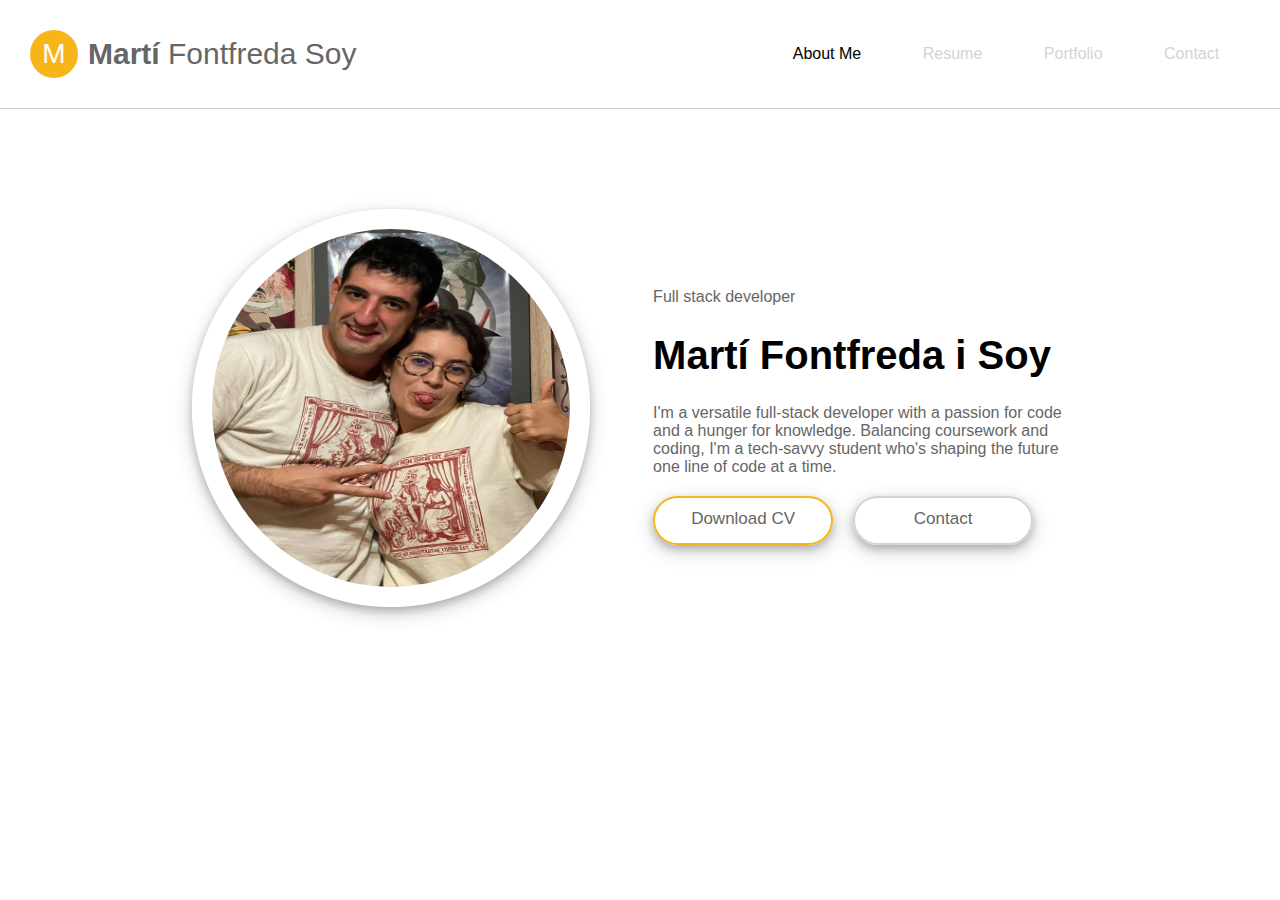
==== about_me.html @ 75ded4fb "Added all files" ====
<!DOCTYPE html>
<html>

<head>
    <title>Martí Fontfreda i Soy</title>
    <link rel="preconnect" href="https://fonts.googleapis.com">
    <link rel="preconnect" href="https://fonts.gstatic.com" crossorigin>
    <link href="https://fonts.googleapis.com/css2?family=Roboto&display=swap" rel="stylesheet">
    <link rel="stylesheet" type="text/css" href="stylesheet.css">
</head>

<body>
    <header>
        <div class="text-logo">
            <div class="logo-symbol">M</div>
            <p class="logo-text"><b>Martí</b> Fontfreda Soy</p>
        </div>
        <nav>
            <a href="/about_me.html" class="menu-button" style="color: black;">About Me</a>
            <a href="/resume.html" class="menu-button">Resume</a>
            <a href="/portfolio.html" class="menu-button">Portfolio</a>
            <a href="/contact.html" class="menu-button">Contact</a>
        </nav>
    </header>

    <main>
        <div class="avatar-info">
            <img src="media/avatar.jpeg" alt="Avatar" class="avatar">
            <div class="info">
                <p>Full stack developer</p>
                <h1>Martí Fontfreda i Soy</h1>
                <p>
                    I'm a versatile full-stack developer with a passion for code and a hunger for knowledge. Balancing coursework and coding, I'm a tech-savvy student who's shaping the future one line of code at a time.
                </p>    
                    <div class="buttons">
                    <a href="https://themeforest.net/item/leven-vcard-wordpress-theme/25289671" target="_blank" class="btn btn-cv">Download CV</a>
                    <a href="/contact.html" class="btn btn-contact">Contact</a>      
                </div>
                </div>
        </div>
    </main>

</body>

</html>
---- stylesheet.css ----
:root {
  --main-color: #f7b519;
}

body {
  font-family: Arial, Helvetica, sans-serif;
  color: #666666;
  margin: 0;
  padding: 0;
}

header {
  display: flex;
  flex-direction: row;
  padding: 30px;
  justify-content: space-between;
  background-color: #fff;
  border-bottom: 1px solid #ccc;
}

nav {
  display: flex;
  flex-direction: row;
  width: 40%;
  justify-content: space-around;
  align-items: center;
}

.text-logo {
  display: flex;
  flex-direction: row;
  align-items: center;
}

.logo-symbol {
  border-radius: 50%;
  width: 32px;
  height: 32px;
  padding: 8px;
  background: var(--main-color);
  text-align: center;
  font: 28px Poppins, sans-serif;
  color: white;
}

.logo-text {
  padding-left: 10px;
  font-size: 30px;
  margin: 0;
}

.menu-button {
  color: lightgray;
  text-decoration: none;
}

/* main
  
     about me */

main {
  display: flex;
  flex-direction: column;
  justify-content: center;
  align-items: center;
  padding-bottom: 20px;
}

h1 {
  font-size: 40px;
  color: black;
}

.avatar-info {
  display: flex;
  flex-direction: row;
  width: 70%;
  align-items: center;
  margin-top: 100px;
}

.avatar {
  vertical-align: middle;
  width: 40%;
  aspect-ratio: 1;
  border-radius: 50%;
  border: 20px solid white;
  box-shadow: 0 4px 8px 0 rgba(0, 0, 0, 0.2), 0 6px 20px 0 rgba(0, 0, 0, 0.19);
}

.info {
  margin-left: 7%;
}

.buttons {
  display: flex;
  flex-direction: row;
  margin-top: 20px;
}

.btn {
  display: inline-block;
  width: 8em;
  height: 2.6em;
  line-height: 2.5em;
  z-index: 1;
  font-size: 17px;
  border-radius: 25px;
  font-weight: 500;
  color: #666666;
  text-decoration: none;
  text-align: center;
  box-shadow: 0 4px 8px 0 rgba(0, 0, 0, 0.2), 0 6px 20px 0 rgba(0, 0, 0, 0.19);
  padding: 0 20px 0 20px;
}

.btn-cv {
  border: 2px solid var(--main-color);
}

.btn-contact {
  border: 2px solid lightgray;
  margin-left: 20px;
}

/* Resume page */

.div-title {
  background-color: #fcfcfc;
  border-top: 2px solid #f2f2f2;
  border-bottom: 2px solid #f2f2f2;
  padding: 40px 45px;
  width: 100%;
  height: 10%;
}

.div-title h1 {
  padding-left: 50px;
}

.cards {
  display: flex;
  flex-direction: row;
  width: 100%;
  justify-content: space-around;
  margin-left: 100px;
}

.card-info {
  display: flex;
  flex-direction: row;
  align-items: center;
}

.year {
  border: 3px solid var(--main-color);
  border-radius: 30px;
  padding: 5px 15px;
}

.school {
  padding-left: 10px;
}

.skills {
  width: 50%;
  padding-left: 100px;
}

.skill-title {
  display: flex;
  flex-direction: row;
  justify-content: space-between;
}

.progressbar {
  border-radius: 13px;
  padding: 3px;
  border: 2px solid lightslategray;
}

.bar {
  background-color: var(--main-color);
  height: 5px;
  border-radius: 10px;
}

.bar-html {
  width: 90%;
}

.bar-php {
  width: 80%;
}

.bar-javascript {
  width: 90%;
}

.bar-cplusplus {
  width: 80%;
}

.bar-java {
  width: 80%;
}

.bar-sql {
  width: 95%;
}

/* Portfolio */

.amazcat {
  margin-top: 30px;
  display: flex;
  flex-direction: column;
  justify-content: center;
  align-items: center;
  width: 70%;
}

.portfolio-main-img {
  width: 80%;
}

/* Contact */

.contact-container {
  display: flex;
  justify-content: space-around;
  margin: 20px;
}

.contact-info {
  flex: 1;
  padding: 10px;
  background-color: #fff;
  border-radius: 5px;
}

.contact-card {
  display: flex;
  align-items: center;
  margin: 10px;
}

.contact-card i {
  font-size: 1.5em;
  margin-right: 10px;
}

.contact-form {
  flex: 2;
  padding: 10px;
  background-color: #fff;
  border-radius: 5px;
  display: flex; /* Utilitzem flexbox per a una divisió senzilla en dues columnes */
  justify-content: space-between; /* Espai entre dues columnes */
  flex-direction: column; /* Canviem la direcció del flexbox a columna */
}

.form-columns {
  display: flex; /* Tornem a fer servir flexbox per a les dues columnes */
  justify-content: space-between;
}

.form-column {
  flex: 1;
  padding: 0 10px; /* Padding per a la separació entre columnes */
  width: 50%;
}

.submit-div {
  display: flex;
  justify-content: center;
}

h2 {
  font-size: 1.5em;
}

form {
  display: flex;
  flex-direction: column;
}

label {
  font-weight: bold;
}

input[type="text"],
input[type="email"],
textarea {
  margin: 5px 0;
  padding: 10px;
  border: 1px solid #ccc;
  border-radius: 5px;
}

input[type="submit"] {
  background-color: var(--main-color);
  color: white;
  padding: 10px;
  border: none;
  border-radius: 5px;
  cursor: pointer;
}

/* Estils per a la icona del formulari */
.fa-mobile-phone,
.fa-map-marker,
.fa-envelope {
  font-size: 1.5em;
  margin-right: 10px;
  color: var(--main-color);
}

/* Hover effect for buttons */

.btn:hover {
  background-color: var(--main-color);
  color: white;
  transition: 0.3s;
}
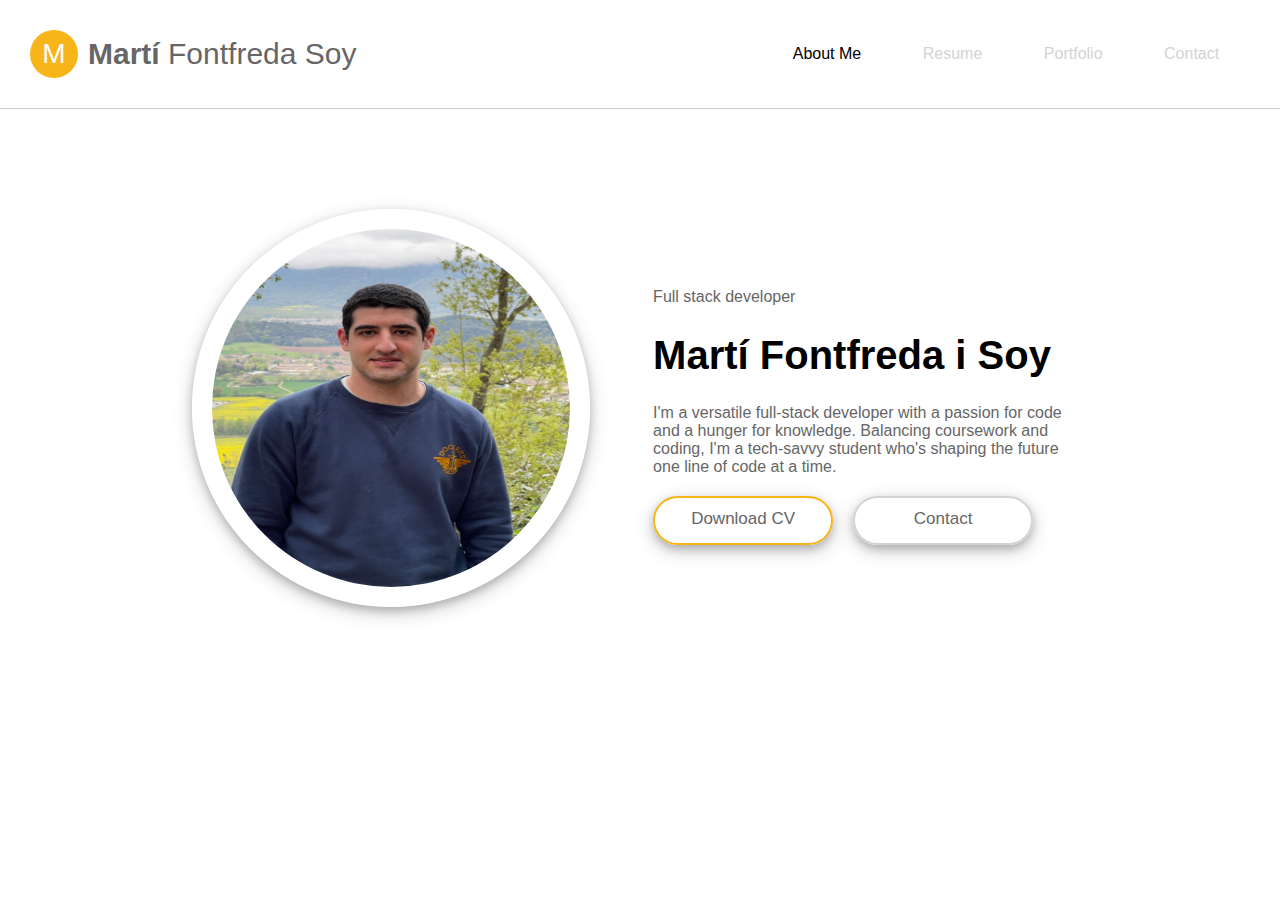
==== commit e3a5b0d1: "curriculim pdf" ====
--- a/about_me.html
+++ b/about_me.html
@@ -33,7 +33,7 @@
                     I'm a versatile full-stack developer with a passion for code and a hunger for knowledge. Balancing coursework and coding, I'm a tech-savvy student who's shaping the future one line of code at a time.
                 </p>    
                     <div class="buttons">
-                    <a href="https://themeforest.net/item/leven-vcard-wordpress-theme/25289671" target="_blank" class="btn btn-cv">Download CV</a>
+                    <a href="media/curriculum-vitae.pdf" class="btn btn-cv">Download CV</a>
                     <a href="/contact.html" class="btn btn-contact">Contact</a>      
                 </div>
                 </div>
